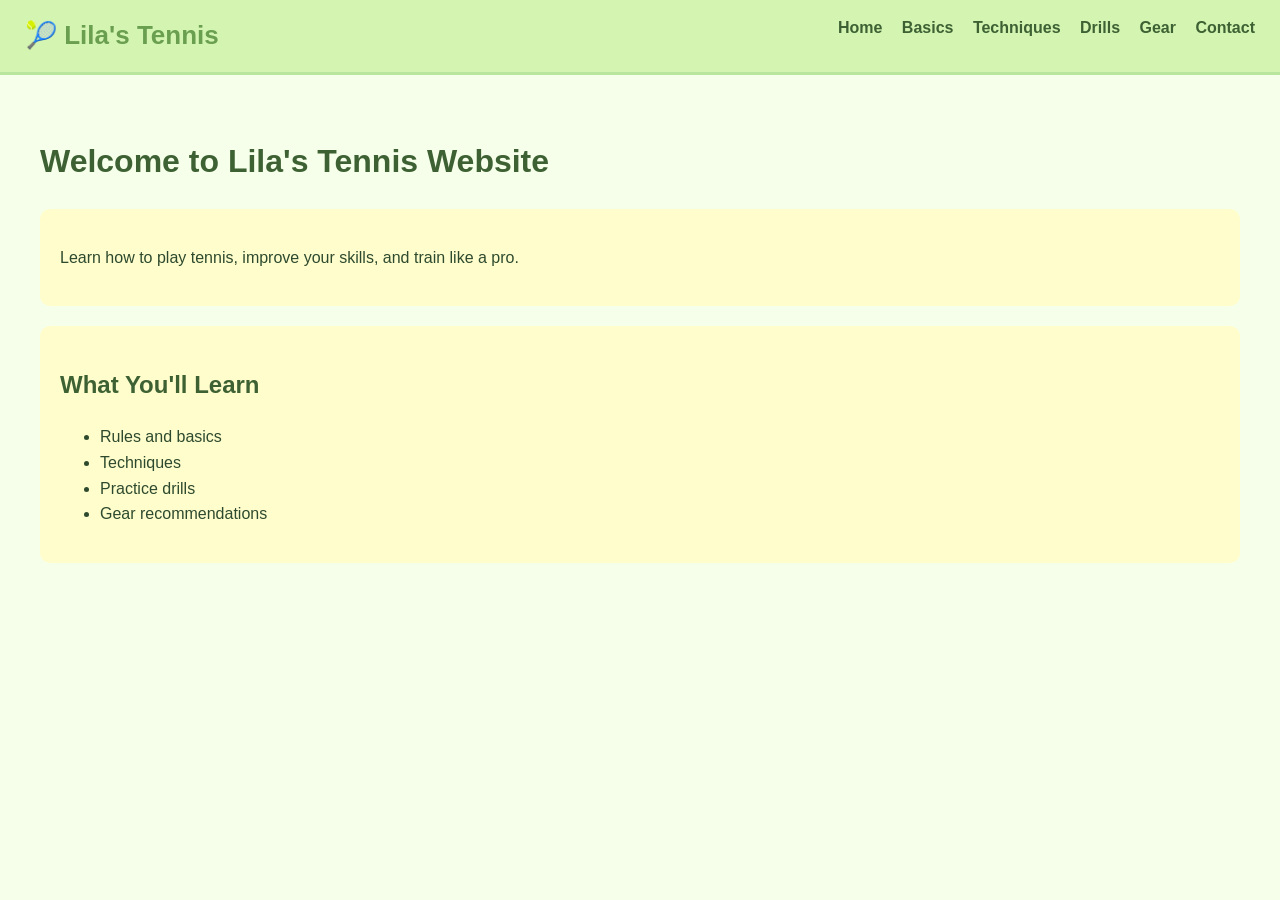
==== index.html @ 8a03afd9 "Create index.html" ====
<!DOCTYPE html>
<html>
<head>
<title>Lila's Tennis</title>
<link rel="stylesheet" href="styles.css">
</head>

<body>

<nav>
<div class="logo">🎾 Lila's Tennis</div>
<div>
<a href="index.html">Home</a>
<a href="basics.html">Basics</a>
<a href="techniques.html">Techniques</a>
<a href="drills.html">Drills</a>
<a href="gear.html">Gear</a>
<a href="contact.html">Contact</a>
</div>
</nav>

<div class="container">
<h1>Welcome to Lila's Tennis Website</h1>

<section>
<p>Learn how to play tennis, improve your skills, and train like a pro.</p>
</section>

<section>
<h2>What You'll Learn</h2>
<ul>
<li>Rules and basics</li>
<li>Techniques</li>
<li>Practice drills</li>
<li>Gear recommendations</li>
</ul>
</section>

</div>

</body>
</html>
---- styles.css ----
body {
    font-family: 'Fredoka', sans-serif;
    margin: 0;
    line-height: 1.6;
    background: #f6ffe9;
    color: #2e4a2e;
}

nav {
    background: #d4f5b2;
    padding: 15px 25px;
    display: flex;
    justify-content: space-between;
    border-bottom: 3px solid #b8e69f;
}

.logo {
    font-size: 26px;
    font-weight: bold;
    color: #6a9f50;
}

nav a {
    margin-left: 15px;
    text-decoration: none;
    font-weight: 600;
    color: #3d6133;
}

nav a:hover {
    text-decoration: underline;
}

.container {
    padding: 40px;
}

section {
    background: #fffdcc;
    padding: 20px;
    margin-bottom: 20px;
    border-radius: 10px;
}

h1, h2 {
    color: #3d6133;
}
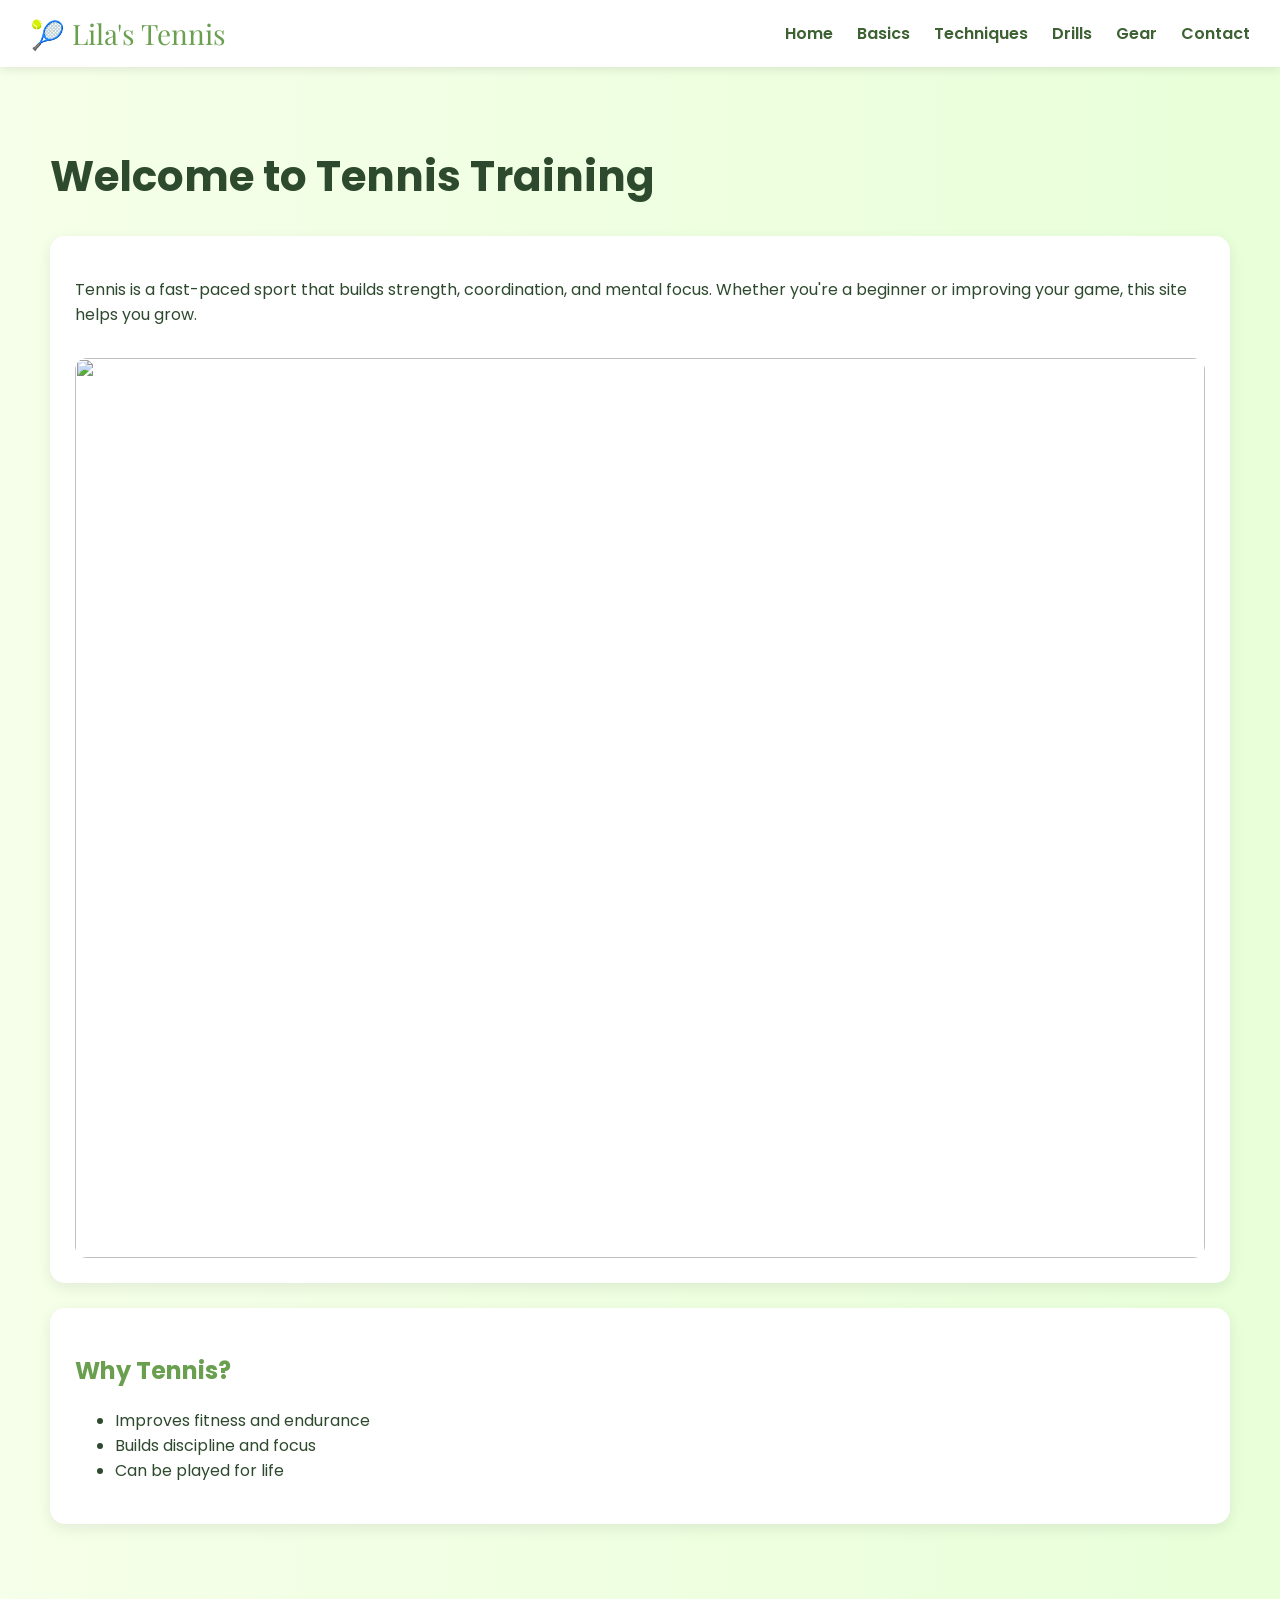
==== commit c3f81ee7: "Update index.html" ====
--- a/index.html
+++ b/index.html
@@ -1,8 +1,9 @@
-<!DOCTYPE html>
-<html>
-<head>
+
 <title>Lila's Tennis</title>
+
+<link href="https://fonts.googleapis.com/css2?family=Poppins&family=Playfair+Display&display=swap" rel="stylesheet">
 <link rel="stylesheet" href="styles.css">
+
 </head>
 
 <body>
@@ -20,19 +21,21 @@
 </nav>
 
 <div class="container">
-<h1>Welcome to Lila's Tennis Website</h1>
+
+<h1>Welcome to Tennis Training</h1>
 
 <section>
-<p>Learn how to play tennis, improve your skills, and train like a pro.</p>
+<p>Tennis is a fast-paced sport that builds strength, coordination, and mental focus. Whether you're a beginner or improving your game, this site helps you grow.</p>
+
+<img src="https://images.unsplash.com/photo-1599058917765-a780eda07a3e">
 </section>
 
 <section>
-<h2>What You'll Learn</h2>
+<h2>Why Tennis?</h2>
 <ul>
-<li>Rules and basics</li>
-<li>Techniques</li>
-<li>Practice drills</li>
-<li>Gear recommendations</li>
+<li>Improves fitness and endurance</li>
+<li>Builds discipline and focus</li>
+<li>Can be played for life</li>
 </ul>
 </section>
 
--- a/styles.css
+++ b/styles.css
@@ -1,47 +1,73 @@
 body {
-    font-family: 'Fredoka', sans-serif;
+    font-family: 'Poppins', sans-serif;
     margin: 0;
-    line-height: 1.6;
-    background: #f6ffe9;
+    background: linear-gradient(to right, #f6ffe9, #e8ffd9);
     color: #2e4a2e;
 }
 
+/* NAVBAR */
 nav {
-    background: #d4f5b2;
-    padding: 15px 25px;
+    background: white;
+    padding: 15px 30px;
     display: flex;
     justify-content: space-between;
-    border-bottom: 3px solid #b8e69f;
+    align-items: center;
+    box-shadow: 0 2px 10px rgba(0,0,0,0.1);
 }
 
 .logo {
-    font-size: 26px;
-    font-weight: bold;
+    font-family: 'Playfair Display', serif;
+    font-size: 28px;
     color: #6a9f50;
 }
 
 nav a {
-    margin-left: 15px;
+    margin-left: 20px;
     text-decoration: none;
     font-weight: 600;
     color: #3d6133;
 }
 
 nav a:hover {
-    text-decoration: underline;
+    color: #6a9f50;
 }
 
+/* PAGE */
 .container {
-    padding: 40px;
+    padding: 50px;
 }
 
+/* CARDS */
 section {
-    background: #fffdcc;
-    padding: 20px;
-    margin-bottom: 20px;
-    border-radius: 10px;
+    background: white;
+    padding: 25px;
+    margin-bottom: 25px;
+    border-radius: 15px;
+    box-shadow: 0 5px 15px rgba(0,0,0,0.08);
 }
 
-h1, h2 {
-    color: #3d6133;
+/* IMAGE */
+img {
+    width: 100%;
+    border-radius: 12px;
+    margin-top: 15px;
 }
+
+/* TITLES */
+h1 {
+    font-size: 42px;
+}
+
+h2 {
+    color: #6a9f50;
+}
+
+/* BUTTON */
+button {
+    padding: 10px 18px;
+    border: none;
+    background: #6a9f50;
+    color: white;
+    border-radius: 8px;
+    cursor: pointer;
+}
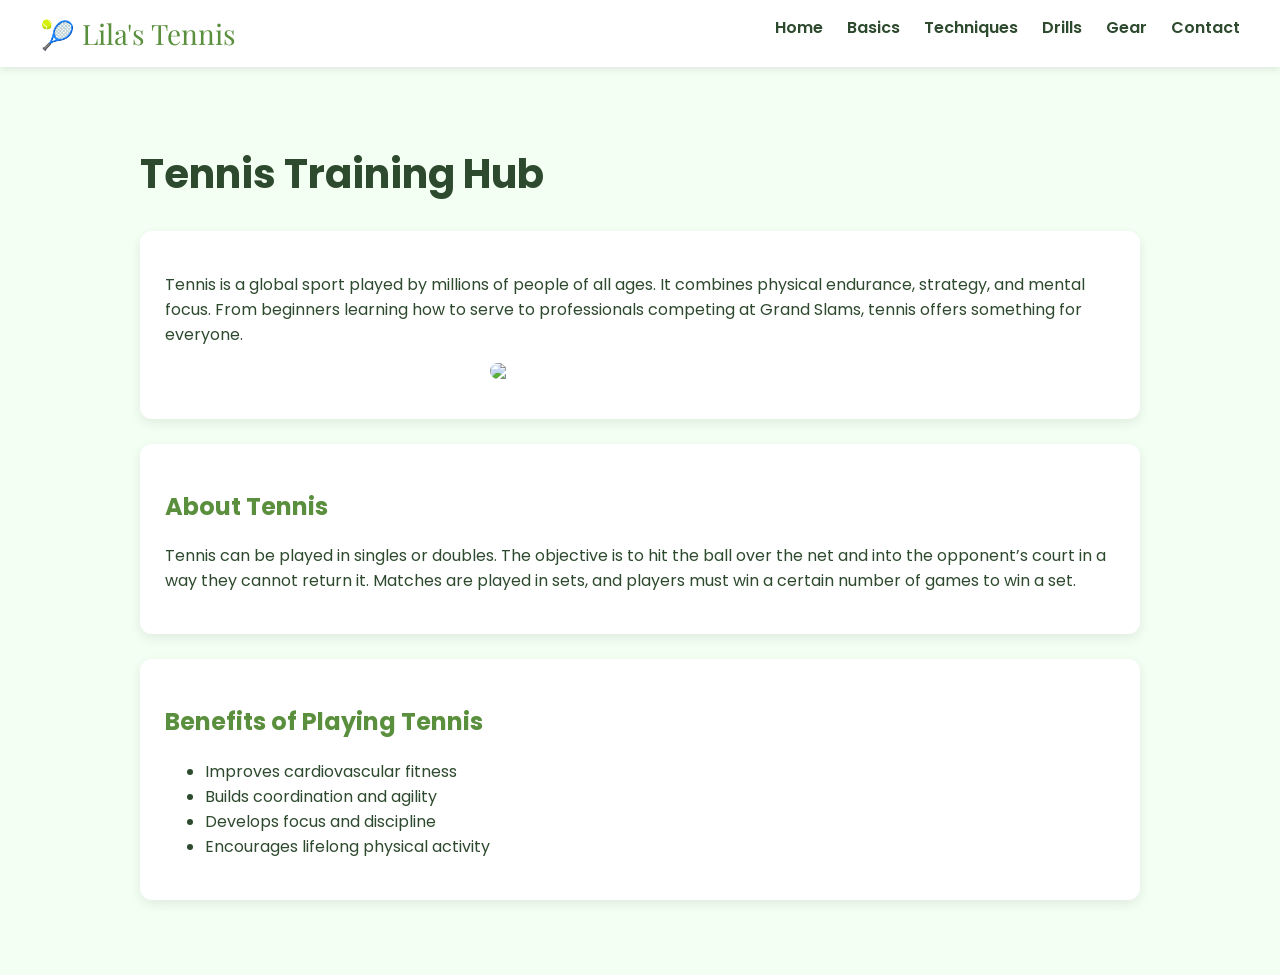
==== commit 8c7fbc1e: "Update index.html" ====
--- a/index.html
+++ b/index.html
@@ -1,9 +1,9 @@
-
+<!DOCTYPE html>
+<html>
+<head>
 <title>Lila's Tennis</title>
-
 <link href="https://fonts.googleapis.com/css2?family=Poppins&family=Playfair+Display&display=swap" rel="stylesheet">
 <link rel="stylesheet" href="styles.css">
-
 </head>
 
 <body>
@@ -22,20 +22,26 @@
 
 <div class="container">
 
-<h1>Welcome to Tennis Training</h1>
+<h1>Tennis Training Hub</h1>
 
 <section>
-<p>Tennis is a fast-paced sport that builds strength, coordination, and mental focus. Whether you're a beginner or improving your game, this site helps you grow.</p>
+<p>Tennis is a global sport played by millions of people of all ages. It combines physical endurance, strategy, and mental focus. From beginners learning how to serve to professionals competing at Grand Slams, tennis offers something for everyone.</p>
 
 <img src="https://images.unsplash.com/photo-1599058917765-a780eda07a3e">
 </section>
 
 <section>
-<h2>Why Tennis?</h2>
+<h2>About Tennis</h2>
+<p>Tennis can be played in singles or doubles. The objective is to hit the ball over the net and into the opponent’s court in a way they cannot return it. Matches are played in sets, and players must win a certain number of games to win a set.</p>
+</section>
+
+<section>
+<h2>Benefits of Playing Tennis</h2>
 <ul>
-<li>Improves fitness and endurance</li>
-<li>Builds discipline and focus</li>
-<li>Can be played for life</li>
+<li>Improves cardiovascular fitness</li>
+<li>Builds coordination and agility</li>
+<li>Develops focus and discipline</li>
+<li>Encourages lifelong physical activity</li>
 </ul>
 </section>
 
@@ -43,3 +49,4 @@
 
 </body>
 </html>
+
--- a/styles.css
+++ b/styles.css
@@ -1,40 +1,41 @@
 body {
     font-family: 'Poppins', sans-serif;
     margin: 0;
-    background: linear-gradient(to right, #f6ffe9, #e8ffd9);
+    background: #f4fff4;
     color: #2e4a2e;
 }
 
 /* NAVBAR */
 nav {
     background: white;
-    padding: 15px 30px;
+    padding: 15px 40px;
     display: flex;
     justify-content: space-between;
-    align-items: center;
-    box-shadow: 0 2px 10px rgba(0,0,0,0.1);
+    box-shadow: 0 2px 8px rgba(0,0,0,0.1);
 }
 
 .logo {
     font-family: 'Playfair Display', serif;
     font-size: 28px;
-    color: #6a9f50;
+    color: #5a8f3d;
 }
 
 nav a {
     margin-left: 20px;
     text-decoration: none;
     font-weight: 600;
-    color: #3d6133;
+    color: #2e4a2e;
 }
 
 nav a:hover {
-    color: #6a9f50;
+    color: #5a8f3d;
 }
 
 /* PAGE */
 .container {
     padding: 50px;
+    max-width: 1000px;
+    margin: auto;
 }
 
 /* CARDS */
@@ -42,32 +43,23 @@
     background: white;
     padding: 25px;
     margin-bottom: 25px;
-    border-radius: 15px;
-    box-shadow: 0 5px 15px rgba(0,0,0,0.08);
+    border-radius: 12px;
+    box-shadow: 0 4px 12px rgba(0,0,0,0.08);
 }
 
-/* IMAGE */
+/* IMAGES (FIXED SIZE) */
 img {
-    width: 100%;
-    border-radius: 12px;
-    margin-top: 15px;
+    width: 300px;
+    display: block;
+    margin: 15px auto;
+    border-radius: 10px;
 }
 
-/* TITLES */
+/* TEXT */
 h1 {
-    font-size: 42px;
+    font-size: 40px;
 }
 
 h2 {
-    color: #6a9f50;
+    color: #5a8f3d;
 }
-
-/* BUTTON */
-button {
-    padding: 10px 18px;
-    border: none;
-    background: #6a9f50;
-    color: white;
-    border-radius: 8px;
-    cursor: pointer;
-}
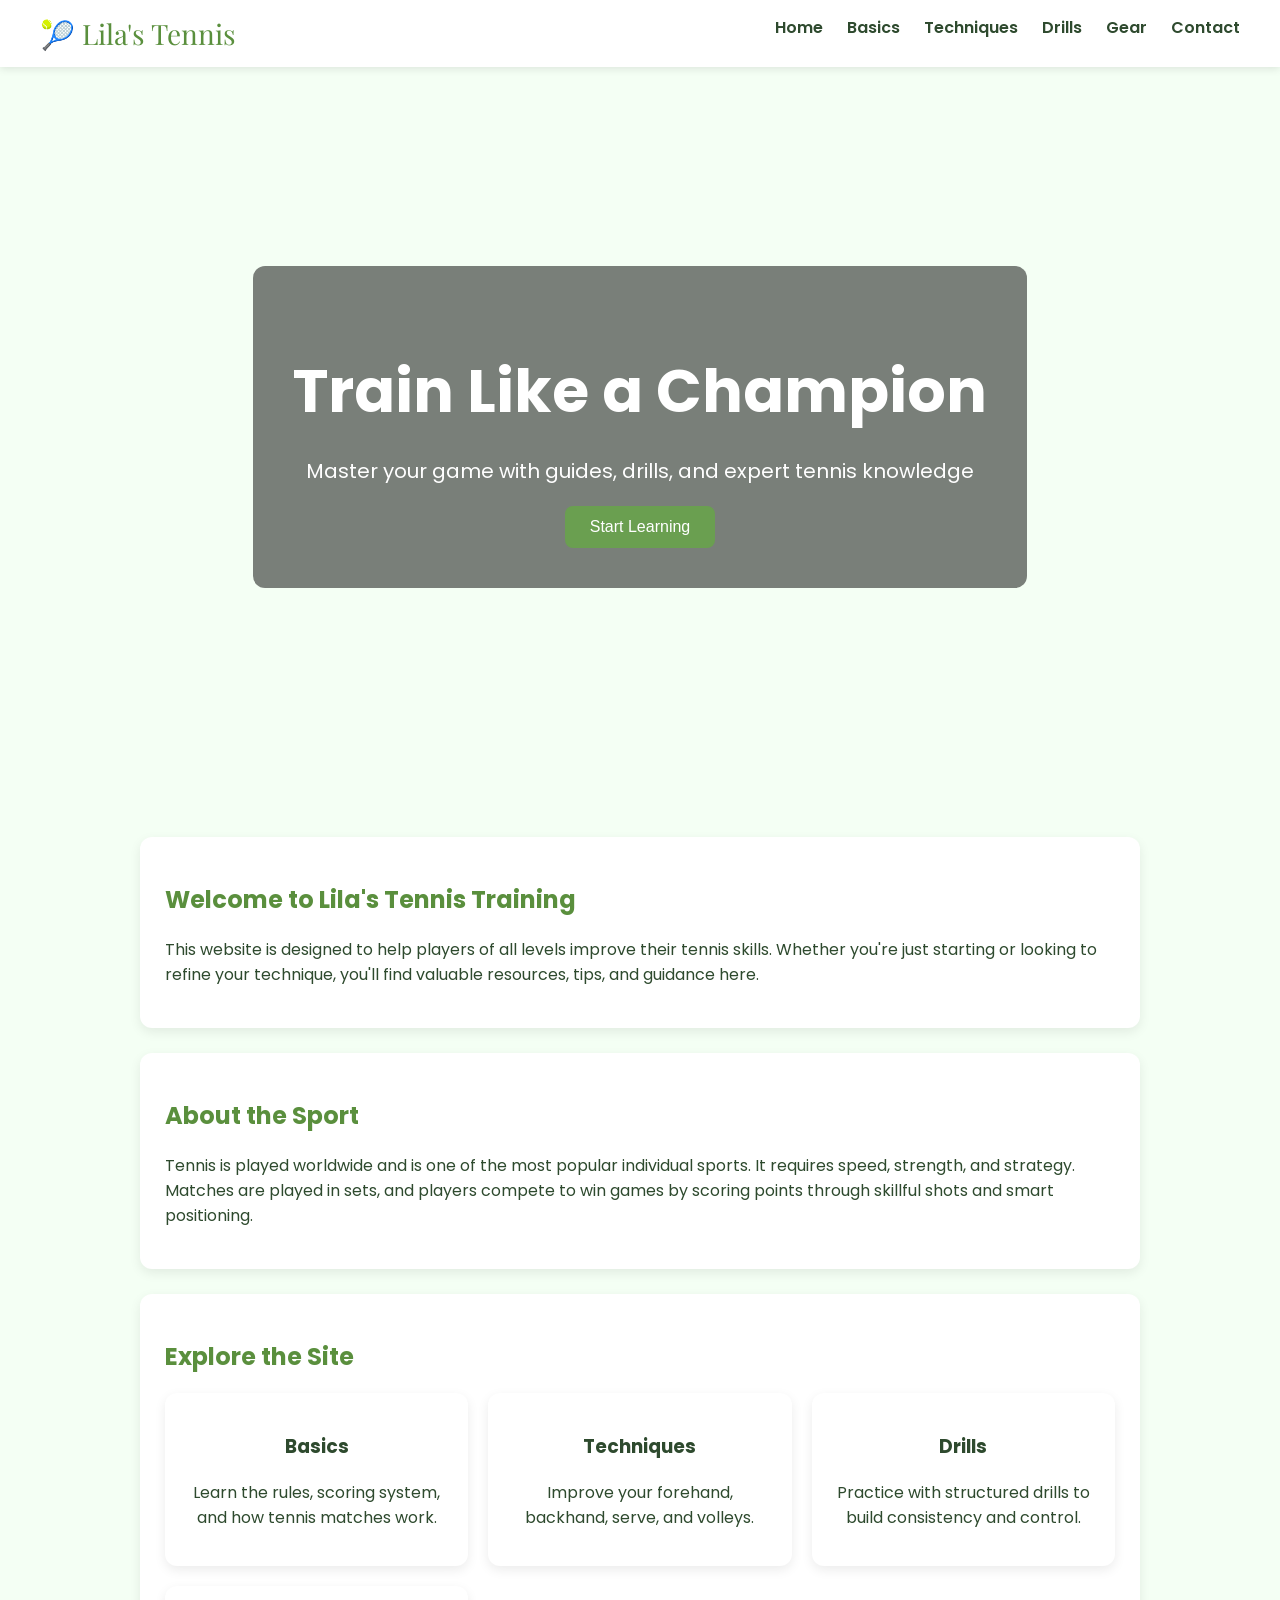
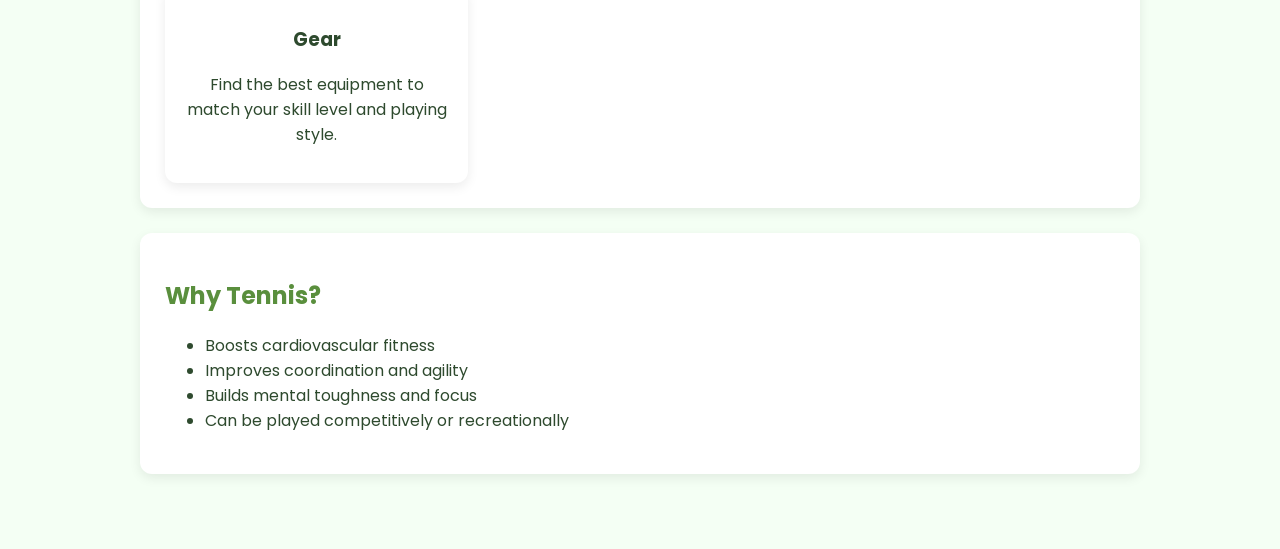
==== commit d3f74272: "Update index.html" ====
--- a/index.html
+++ b/index.html
@@ -2,12 +2,69 @@
 <html>
 <head>
 <title>Lila's Tennis</title>
-<link href="https://fonts.googleapis.com/css2?family=Poppins&family=Playfair+Display&display=swap" rel="stylesheet">
+
+<link href="https://fonts.googleapis.com/css2?family=Poppins:wght@300;400;600&family=Playfair+Display:wght@600&display=swap" rel="stylesheet">
 <link rel="stylesheet" href="styles.css">
+
+<style>
+/* HERO SECTION */
+.hero {
+    height: 80vh;
+    background: url("https://images.unsplash.com/photo-1505253213348-cd54c92b37f7") center/cover no-repeat;
+    display: flex;
+    align-items: center;
+    justify-content: center;
+    text-align: center;
+    color: white;
+}
+
+.hero-overlay {
+    background: rgba(0,0,0,0.5);
+    padding: 40px;
+    border-radius: 12px;
+}
+
+.hero h1 {
+    font-size: 60px;
+    margin-bottom: 15px;
+}
+
+.hero p {
+    font-size: 20px;
+    margin-bottom: 20px;
+}
+
+.hero button {
+    padding: 12px 25px;
+    font-size: 16px;
+    border: none;
+    background: #6a9f50;
+    color: white;
+    border-radius: 8px;
+    cursor: pointer;
+}
+
+/* FEATURE GRID */
+.features {
+    display: grid;
+    grid-template-columns: repeat(auto-fit, minmax(250px, 1fr));
+    gap: 20px;
+}
+
+.feature-card {
+    background: white;
+    padding: 20px;
+    border-radius: 12px;
+    text-align: center;
+    box-shadow: 0 4px 12px rgba(0,0,0,0.08);
+}
+</style>
+
 </head>
 
 <body>
 
+<!-- NAVBAR -->
 <nav>
 <div class="logo">🎾 Lila's Tennis</div>
 <div>
@@ -20,28 +77,64 @@
 </div>
 </nav>
 
+<!-- HERO -->
+<div class="hero">
+    <div class="hero-overlay">
+        <h1>Train Like a Champion</h1>
+        <p>Master your game with guides, drills, and expert tennis knowledge</p>
+        <button onclick="location.href='basics.html'">Start Learning</button>
+    </div>
+</div>
+
+<!-- MAIN CONTENT -->
 <div class="container">
 
-<h1>Tennis Training Hub</h1>
-
 <section>
-<p>Tennis is a global sport played by millions of people of all ages. It combines physical endurance, strategy, and mental focus. From beginners learning how to serve to professionals competing at Grand Slams, tennis offers something for everyone.</p>
-
-<img src="https://images.unsplash.com/photo-1599058917765-a780eda07a3e">
+<h2>Welcome to Lila's Tennis Training</h2>
+<p>This website is designed to help players of all levels improve their tennis skills. Whether you're just starting or looking to refine your technique, you'll find valuable resources, tips, and guidance here.</p>
 </section>
 
 <section>
-<h2>About Tennis</h2>
-<p>Tennis can be played in singles or doubles. The objective is to hit the ball over the net and into the opponent’s court in a way they cannot return it. Matches are played in sets, and players must win a certain number of games to win a set.</p>
+<h2>About the Sport</h2>
+<p>Tennis is played worldwide and is one of the most popular individual sports. It requires speed, strength, and strategy. Matches are played in sets, and players compete to win games by scoring points through skillful shots and smart positioning.</p>
 </section>
 
 <section>
-<h2>Benefits of Playing Tennis</h2>
+<h2>Explore the Site</h2>
+
+<div class="features">
+
+<div class="feature-card">
+<h3>Basics</h3>
+<p>Learn the rules, scoring system, and how tennis matches work.</p>
+</div>
+
+<div class="feature-card">
+<h3>Techniques</h3>
+<p>Improve your forehand, backhand, serve, and volleys.</p>
+</div>
+
+<div class="feature-card">
+<h3>Drills</h3>
+<p>Practice with structured drills to build consistency and control.</p>
+</div>
+
+<div class="feature-card">
+<h3>Gear</h3>
+<p>Find the best equipment to match your skill level and playing style.</p>
+</div>
+
+</div>
+
+</section>
+
+<section>
+<h2>Why Tennis?</h2>
 <ul>
-<li>Improves cardiovascular fitness</li>
-<li>Builds coordination and agility</li>
-<li>Develops focus and discipline</li>
-<li>Encourages lifelong physical activity</li>
+<li>Boosts cardiovascular fitness</li>
+<li>Improves coordination and agility</li>
+<li>Builds mental toughness and focus</li>
+<li>Can be played competitively or recreationally</li>
 </ul>
 </section>
 
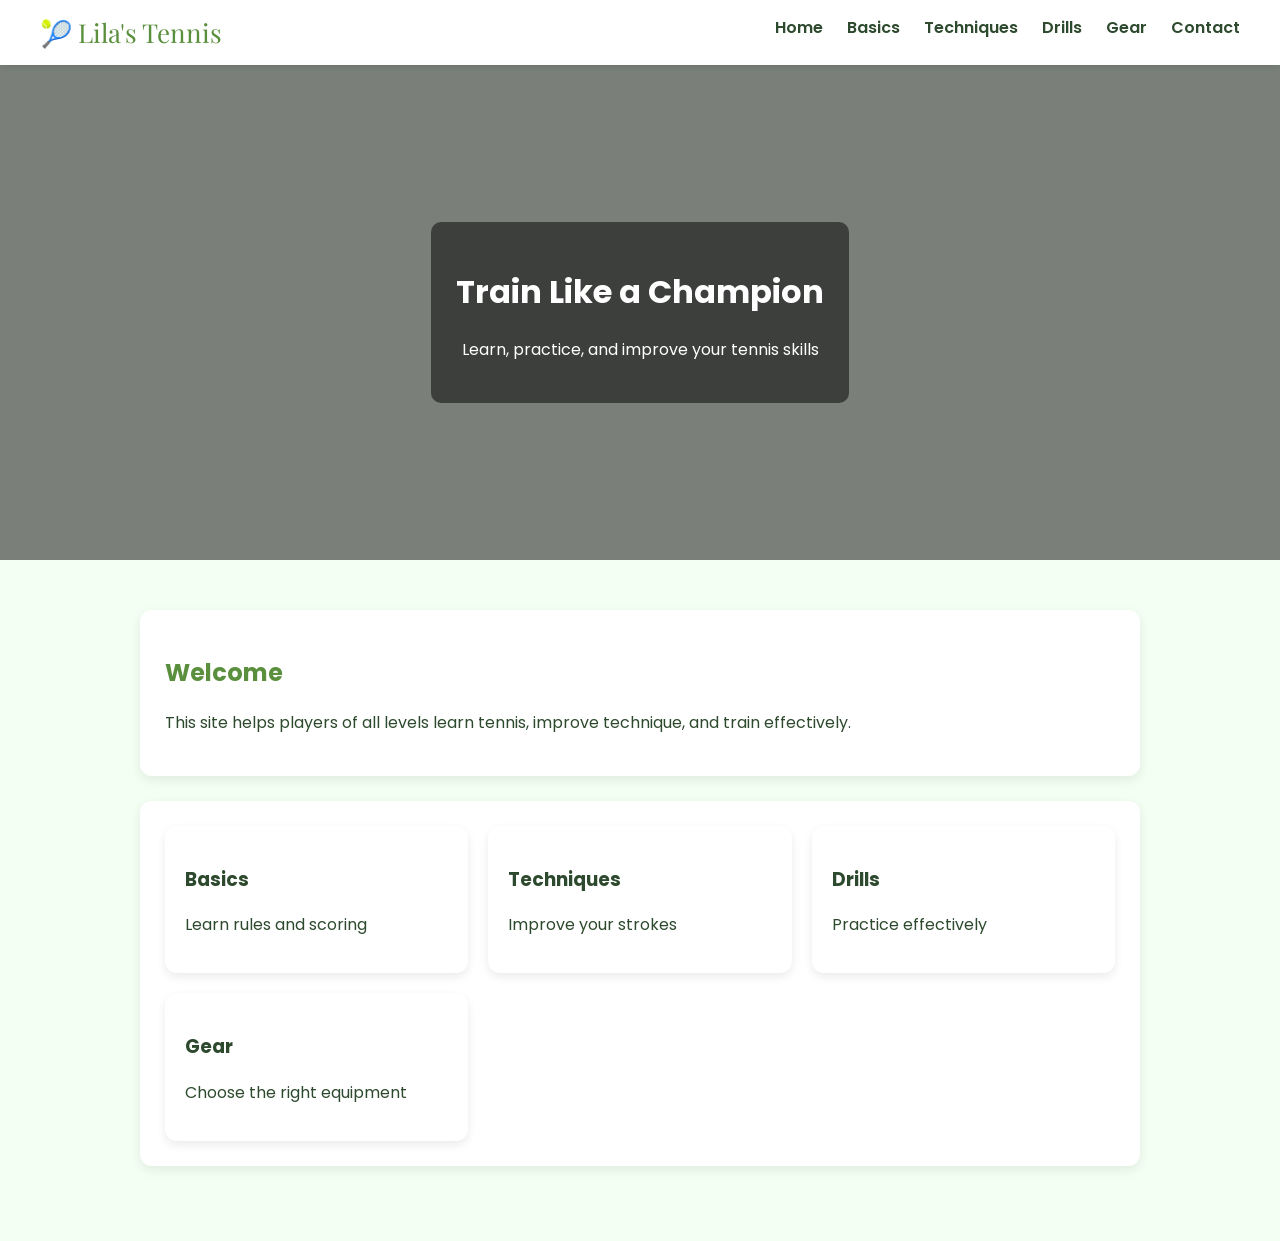
==== commit 95525020: "Update index.html" ====
--- a/index.html
+++ b/index.html
@@ -2,69 +2,12 @@
 <html>
 <head>
 <title>Lila's Tennis</title>
-
-<link href="https://fonts.googleapis.com/css2?family=Poppins:wght@300;400;600&family=Playfair+Display:wght@600&display=swap" rel="stylesheet">
+<link href="https://fonts.googleapis.com/css2?family=Poppins&family=Playfair+Display&display=swap" rel="stylesheet">
 <link rel="stylesheet" href="styles.css">
-
-<style>
-/* HERO SECTION */
-.hero {
-    height: 80vh;
-    background: url("https://images.unsplash.com/photo-1505253213348-cd54c92b37f7") center/cover no-repeat;
-    display: flex;
-    align-items: center;
-    justify-content: center;
-    text-align: center;
-    color: white;
-}
-
-.hero-overlay {
-    background: rgba(0,0,0,0.5);
-    padding: 40px;
-    border-radius: 12px;
-}
-
-.hero h1 {
-    font-size: 60px;
-    margin-bottom: 15px;
-}
-
-.hero p {
-    font-size: 20px;
-    margin-bottom: 20px;
-}
-
-.hero button {
-    padding: 12px 25px;
-    font-size: 16px;
-    border: none;
-    background: #6a9f50;
-    color: white;
-    border-radius: 8px;
-    cursor: pointer;
-}
-
-/* FEATURE GRID */
-.features {
-    display: grid;
-    grid-template-columns: repeat(auto-fit, minmax(250px, 1fr));
-    gap: 20px;
-}
-
-.feature-card {
-    background: white;
-    padding: 20px;
-    border-radius: 12px;
-    text-align: center;
-    box-shadow: 0 4px 12px rgba(0,0,0,0.08);
-}
-</style>
-
 </head>
 
 <body>
 
-<!-- NAVBAR -->
 <nav>
 <div class="logo">🎾 Lila's Tennis</div>
 <div>
@@ -77,69 +20,29 @@
 </div>
 </nav>
 
-<!-- HERO -->
-<div class="hero">
-    <div class="hero-overlay">
-        <h1>Train Like a Champion</h1>
-        <p>Master your game with guides, drills, and expert tennis knowledge</p>
-        <button onclick="location.href='basics.html'">Start Learning</button>
-    </div>
+<div class="hero-small" style="background: linear-gradient(rgba(0,0,0,0.5), rgba(0,0,0,0.5)), url('https://images.pexels.com/photos/8224037/pexels-photo-8224037.jpeg');">
+<div class="hero-overlay">
+<h1>Train Like a Champion</h1>
+<p>Learn, practice, and improve your tennis skills</p>
+</div>
 </div>
 
-<!-- MAIN CONTENT -->
 <div class="container">
 
 <section>
-<h2>Welcome to Lila's Tennis Training</h2>
-<p>This website is designed to help players of all levels improve their tennis skills. Whether you're just starting or looking to refine your technique, you'll find valuable resources, tips, and guidance here.</p>
+<h2>Welcome</h2>
+<p>This site helps players of all levels learn tennis, improve technique, and train effectively.</p>
 </section>
 
 <section>
-<h2>About the Sport</h2>
-<p>Tennis is played worldwide and is one of the most popular individual sports. It requires speed, strength, and strategy. Matches are played in sets, and players compete to win games by scoring points through skillful shots and smart positioning.</p>
-</section>
-
-<section>
-<h2>Explore the Site</h2>
-
-<div class="features">
-
-<div class="feature-card">
-<h3>Basics</h3>
-<p>Learn the rules, scoring system, and how tennis matches work.</p>
+<div class="grid">
+<div class="card"><h3>Basics</h3><p>Learn rules and scoring</p></div>
+<div class="card"><h3>Techniques</h3><p>Improve your strokes</p></div>
+<div class="card"><h3>Drills</h3><p>Practice effectively</p></div>
+<div class="card"><h3>Gear</h3><p>Choose the right equipment</p></div>
 </div>
-
-<div class="feature-card">
-<h3>Techniques</h3>
-<p>Improve your forehand, backhand, serve, and volleys.</p>
-</div>
-
-<div class="feature-card">
-<h3>Drills</h3>
-<p>Practice with structured drills to build consistency and control.</p>
-</div>
-
-<div class="feature-card">
-<h3>Gear</h3>
-<p>Find the best equipment to match your skill level and playing style.</p>
-</div>
-
-</div>
-
-</section>
-
-<section>
-<h2>Why Tennis?</h2>
-<ul>
-<li>Boosts cardiovascular fitness</li>
-<li>Improves coordination and agility</li>
-<li>Builds mental toughness and focus</li>
-<li>Can be played competitively or recreationally</li>
-</ul>
 </section>
 
 </div>
-
 </body>
 </html>
-
--- a/styles.css
+++ b/styles.css
@@ -16,7 +16,7 @@
 
 .logo {
     font-family: 'Playfair Display', serif;
-    font-size: 28px;
+    font-size: 26px;
     color: #5a8f3d;
 }
 
@@ -31,14 +31,31 @@
     color: #5a8f3d;
 }
 
-/* PAGE */
+/* HERO */
+.hero-small {
+    height: 55vh;
+    background-size: cover;
+    background-position: center;
+    display: flex;
+    align-items: center;
+    justify-content: center;
+    color: white;
+    text-align: center;
+}
+
+.hero-overlay {
+    background: rgba(0,0,0,0.5);
+    padding: 25px;
+    border-radius: 10px;
+}
+
+/* CONTENT */
 .container {
-    padding: 50px;
     max-width: 1000px;
     margin: auto;
+    padding: 50px;
 }
 
-/* CARDS */
 section {
     background: white;
     padding: 25px;
@@ -47,17 +64,26 @@
     box-shadow: 0 4px 12px rgba(0,0,0,0.08);
 }
 
-/* IMAGES (FIXED SIZE) */
-img {
-    width: 300px;
+/* GRID */
+.grid {
+    display: grid;
+    grid-template-columns: repeat(auto-fit, minmax(250px, 1fr));
+    gap: 20px;
+}
+
+.card {
+    background: #ffffff;
+    padding: 20px;
+    border-radius: 12px;
+    box-shadow: 0 4px 10px rgba(0,0,0,0.08);
+}
+
+/* IMAGE */
+.page-img {
+    width: 260px;
     display: block;
     margin: 15px auto;
-    border-radius: 10px;
-}
-
-/* TEXT */
-h1 {
-    font-size: 40px;
+    border-radius: 12px;
 }
 
 h2 {
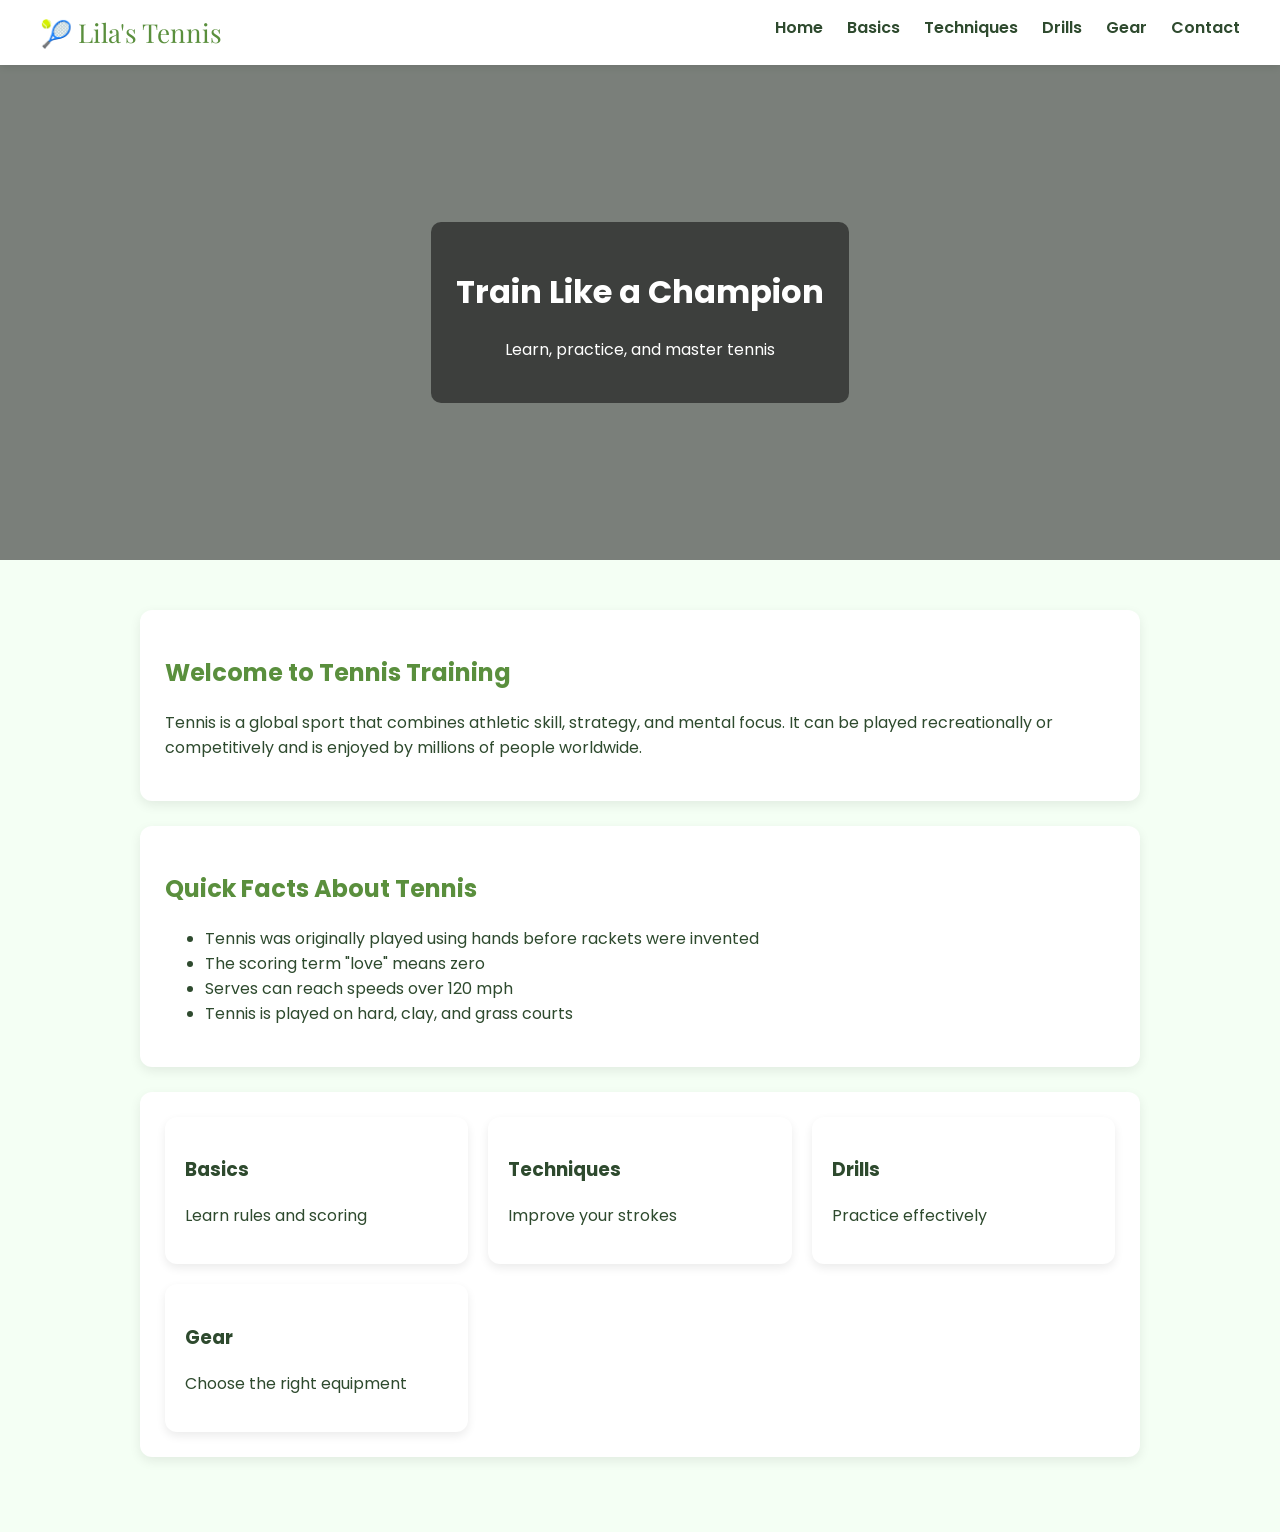
==== commit 95aff83b: "Update index.html" ====
--- a/index.html
+++ b/index.html
@@ -2,8 +2,10 @@
 <html>
 <head>
 <title>Lila's Tennis</title>
+
 <link href="https://fonts.googleapis.com/css2?family=Poppins&family=Playfair+Display&display=swap" rel="stylesheet">
 <link rel="stylesheet" href="styles.css">
+
 </head>
 
 <body>
@@ -23,15 +25,25 @@
 <div class="hero-small" style="background: linear-gradient(rgba(0,0,0,0.5), rgba(0,0,0,0.5)), url('https://images.pexels.com/photos/8224037/pexels-photo-8224037.jpeg');">
 <div class="hero-overlay">
 <h1>Train Like a Champion</h1>
-<p>Learn, practice, and improve your tennis skills</p>
+<p>Learn, practice, and master tennis</p>
 </div>
 </div>
 
 <div class="container">
 
 <section>
-<h2>Welcome</h2>
-<p>This site helps players of all levels learn tennis, improve technique, and train effectively.</p>
+<h2>Welcome to Tennis Training</h2>
+<p>Tennis is a global sport that combines athletic skill, strategy, and mental focus. It can be played recreationally or competitively and is enjoyed by millions of people worldwide.</p>
+</section>
+
+<section>
+<h2>Quick Facts About Tennis</h2>
+<ul>
+<li>Tennis was originally played using hands before rackets were invented</li>
+<li>The scoring term "love" means zero</li>
+<li>Serves can reach speeds over 120 mph</li>
+<li>Tennis is played on hard, clay, and grass courts</li>
+</ul>
 </section>
 
 <section>
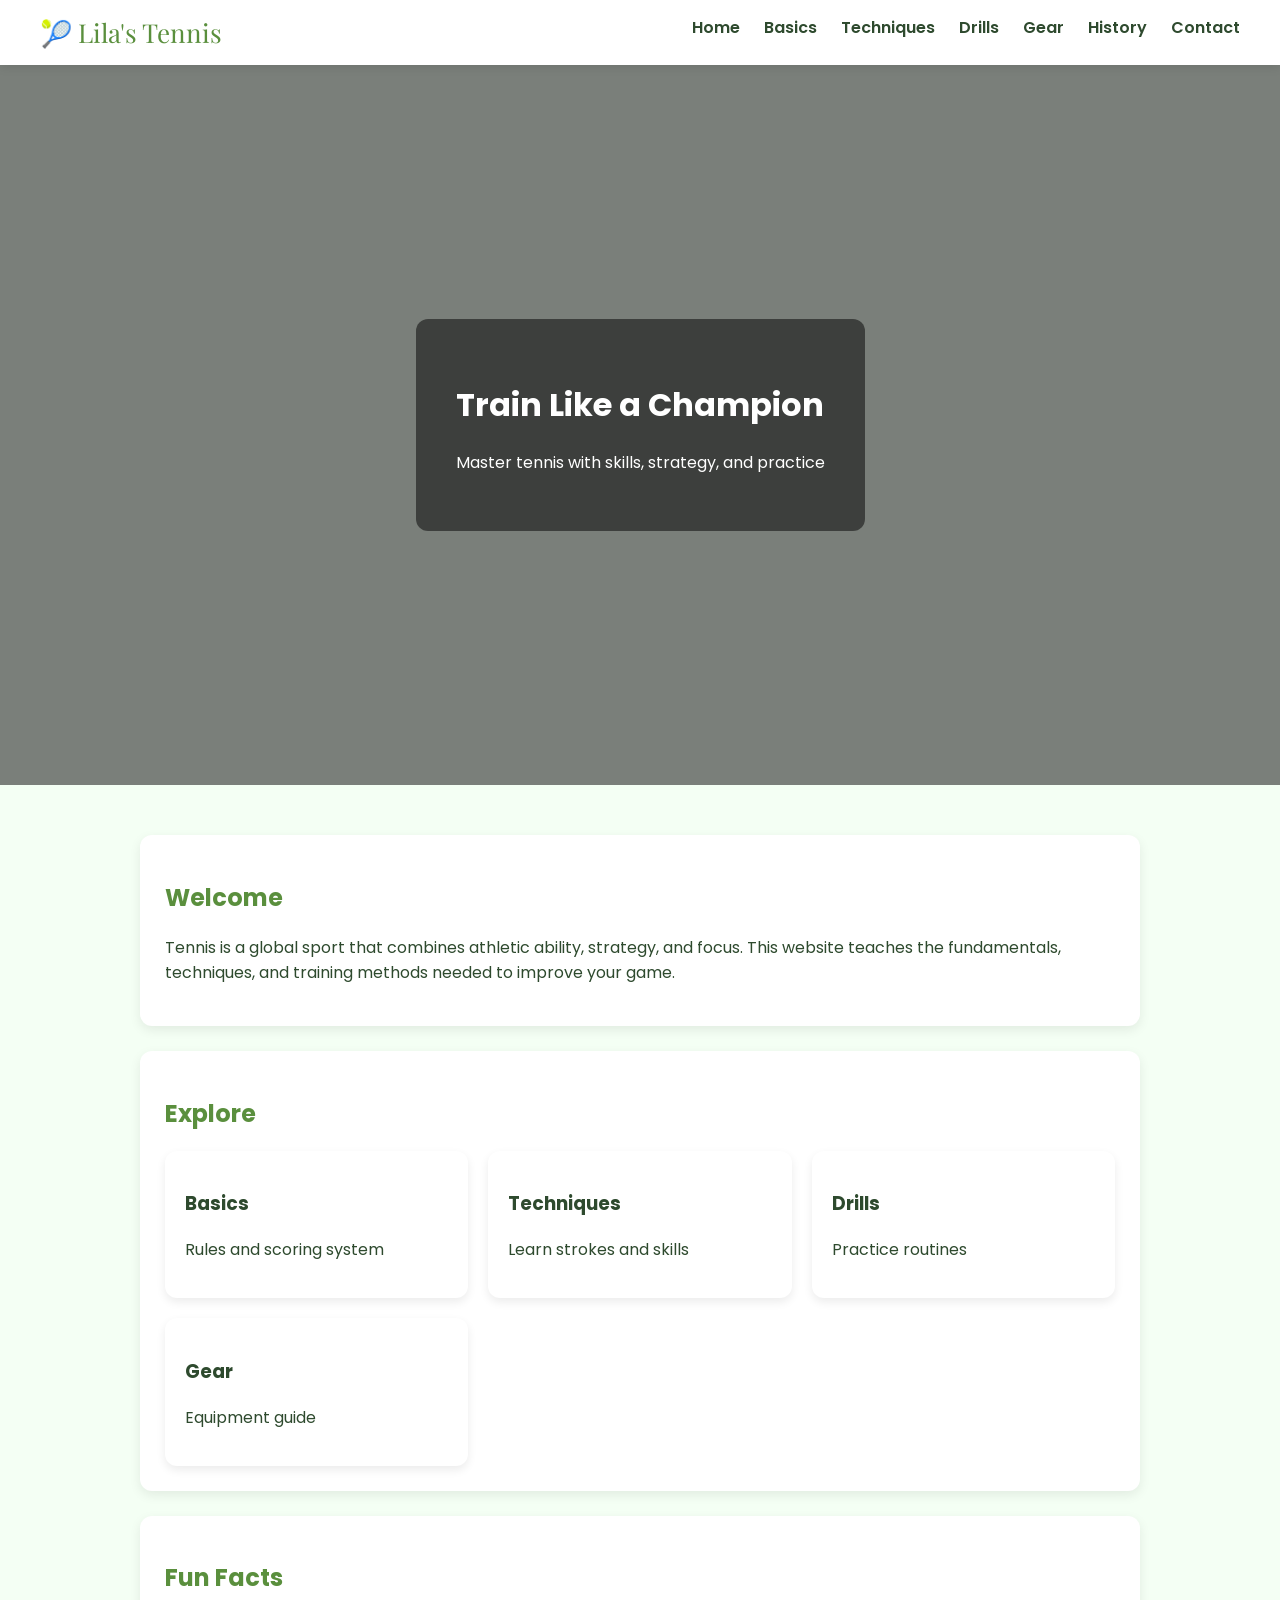
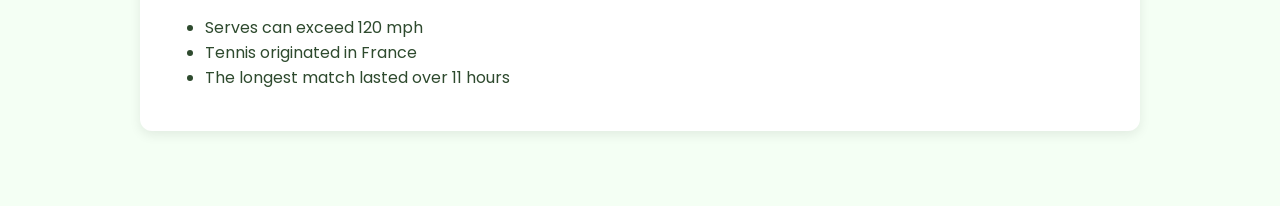
==== commit 061e53d6: "Update index.html" ====
--- a/index.html
+++ b/index.html
@@ -2,10 +2,8 @@
 <html>
 <head>
 <title>Lila's Tennis</title>
-
 <link href="https://fonts.googleapis.com/css2?family=Poppins&family=Playfair+Display&display=swap" rel="stylesheet">
 <link rel="stylesheet" href="styles.css">
-
 </head>
 
 <body>
@@ -18,41 +16,42 @@
 <a href="techniques.html">Techniques</a>
 <a href="drills.html">Drills</a>
 <a href="gear.html">Gear</a>
+<a href="history.html">History</a>
 <a href="contact.html">Contact</a>
 </div>
 </nav>
 
-<div class="hero-small" style="background: linear-gradient(rgba(0,0,0,0.5), rgba(0,0,0,0.5)), url('https://images.pexels.com/photos/8224037/pexels-photo-8224037.jpeg');">
+<div class="hero" style="background: linear-gradient(rgba(0,0,0,0.5), rgba(0,0,0,0.5)), url('https://images.pexels.com/photos/8224037/pexels-photo-8224037.jpeg');">
 <div class="hero-overlay">
 <h1>Train Like a Champion</h1>
-<p>Learn, practice, and master tennis</p>
+<p>Master tennis with skills, strategy, and practice</p>
 </div>
 </div>
 
 <div class="container">
 
 <section>
-<h2>Welcome to Tennis Training</h2>
-<p>Tennis is a global sport that combines athletic skill, strategy, and mental focus. It can be played recreationally or competitively and is enjoyed by millions of people worldwide.</p>
+<h2>Welcome</h2>
+<p>Tennis is a global sport that combines athletic ability, strategy, and focus. This website teaches the fundamentals, techniques, and training methods needed to improve your game.</p>
 </section>
 
 <section>
-<h2>Quick Facts About Tennis</h2>
-<ul>
-<li>Tennis was originally played using hands before rackets were invented</li>
-<li>The scoring term "love" means zero</li>
-<li>Serves can reach speeds over 120 mph</li>
-<li>Tennis is played on hard, clay, and grass courts</li>
-</ul>
+<h2>Explore</h2>
+<div class="grid">
+<div class="card"><h3>Basics</h3><p>Rules and scoring system</p></div>
+<div class="card"><h3>Techniques</h3><p>Learn strokes and skills</p></div>
+<div class="card"><h3>Drills</h3><p>Practice routines</p></div>
+<div class="card"><h3>Gear</h3><p>Equipment guide</p></div>
+</div>
 </section>
 
 <section>
-<div class="grid">
-<div class="card"><h3>Basics</h3><p>Learn rules and scoring</p></div>
-<div class="card"><h3>Techniques</h3><p>Improve your strokes</p></div>
-<div class="card"><h3>Drills</h3><p>Practice effectively</p></div>
-<div class="card"><h3>Gear</h3><p>Choose the right equipment</p></div>
-</div>
+<h2>Fun Facts</h2>
+<ul>
+<li>Serves can exceed 120 mph</li>
+<li>Tennis originated in France</li>
+<li>The longest match lasted over 11 hours</li>
+</ul>
 </section>
 
 </div>
--- a/styles.css
+++ b/styles.css
@@ -3,15 +3,19 @@
     margin: 0;
     background: #f4fff4;
     color: #2e4a2e;
+    scroll-behavior: smooth;
 }
 
 /* NAVBAR */
 nav {
+    position: sticky;
+    top: 0;
     background: white;
     padding: 15px 40px;
     display: flex;
     justify-content: space-between;
-    box-shadow: 0 2px 8px rgba(0,0,0,0.1);
+    box-shadow: 0 2px 10px rgba(0,0,0,0.1);
+    z-index: 1000;
 }
 
 .logo {
@@ -25,6 +29,7 @@
     text-decoration: none;
     font-weight: 600;
     color: #2e4a2e;
+    transition: 0.3s;
 }
 
 nav a:hover {
@@ -32,21 +37,22 @@
 }
 
 /* HERO */
-.hero-small {
-    height: 55vh;
+.hero {
+    height: 80vh;
     background-size: cover;
     background-position: center;
     display: flex;
     align-items: center;
     justify-content: center;
+    text-align: center;
     color: white;
-    text-align: center;
 }
 
 .hero-overlay {
     background: rgba(0,0,0,0.5);
-    padding: 25px;
-    border-radius: 10px;
+    padding: 40px;
+    border-radius: 12px;
+    animation: fadeIn 1.5s ease-in-out;
 }
 
 /* CONTENT */
@@ -56,12 +62,14 @@
     padding: 50px;
 }
 
+/* SECTIONS */
 section {
     background: white;
     padding: 25px;
     margin-bottom: 25px;
     border-radius: 12px;
     box-shadow: 0 4px 12px rgba(0,0,0,0.08);
+    animation: fadeUp 1s ease;
 }
 
 /* GRID */
@@ -72,10 +80,15 @@
 }
 
 .card {
-    background: #ffffff;
     padding: 20px;
     border-radius: 12px;
+    background: #ffffff;
     box-shadow: 0 4px 10px rgba(0,0,0,0.08);
+    transition: transform 0.3s;
+}
+
+.card:hover {
+    transform: translateY(-5px);
 }
 
 /* IMAGE */
@@ -86,6 +99,17 @@
     border-radius: 12px;
 }
 
+/* ANIMATIONS */
+@keyframes fadeUp {
+    from { opacity: 0; transform: translateY(20px); }
+    to { opacity: 1; transform: translateY(0); }
+}
+
+@keyframes fadeIn {
+    from { opacity: 0; }
+    to { opacity: 1; }
+}
+
 h2 {
     color: #5a8f3d;
 }
